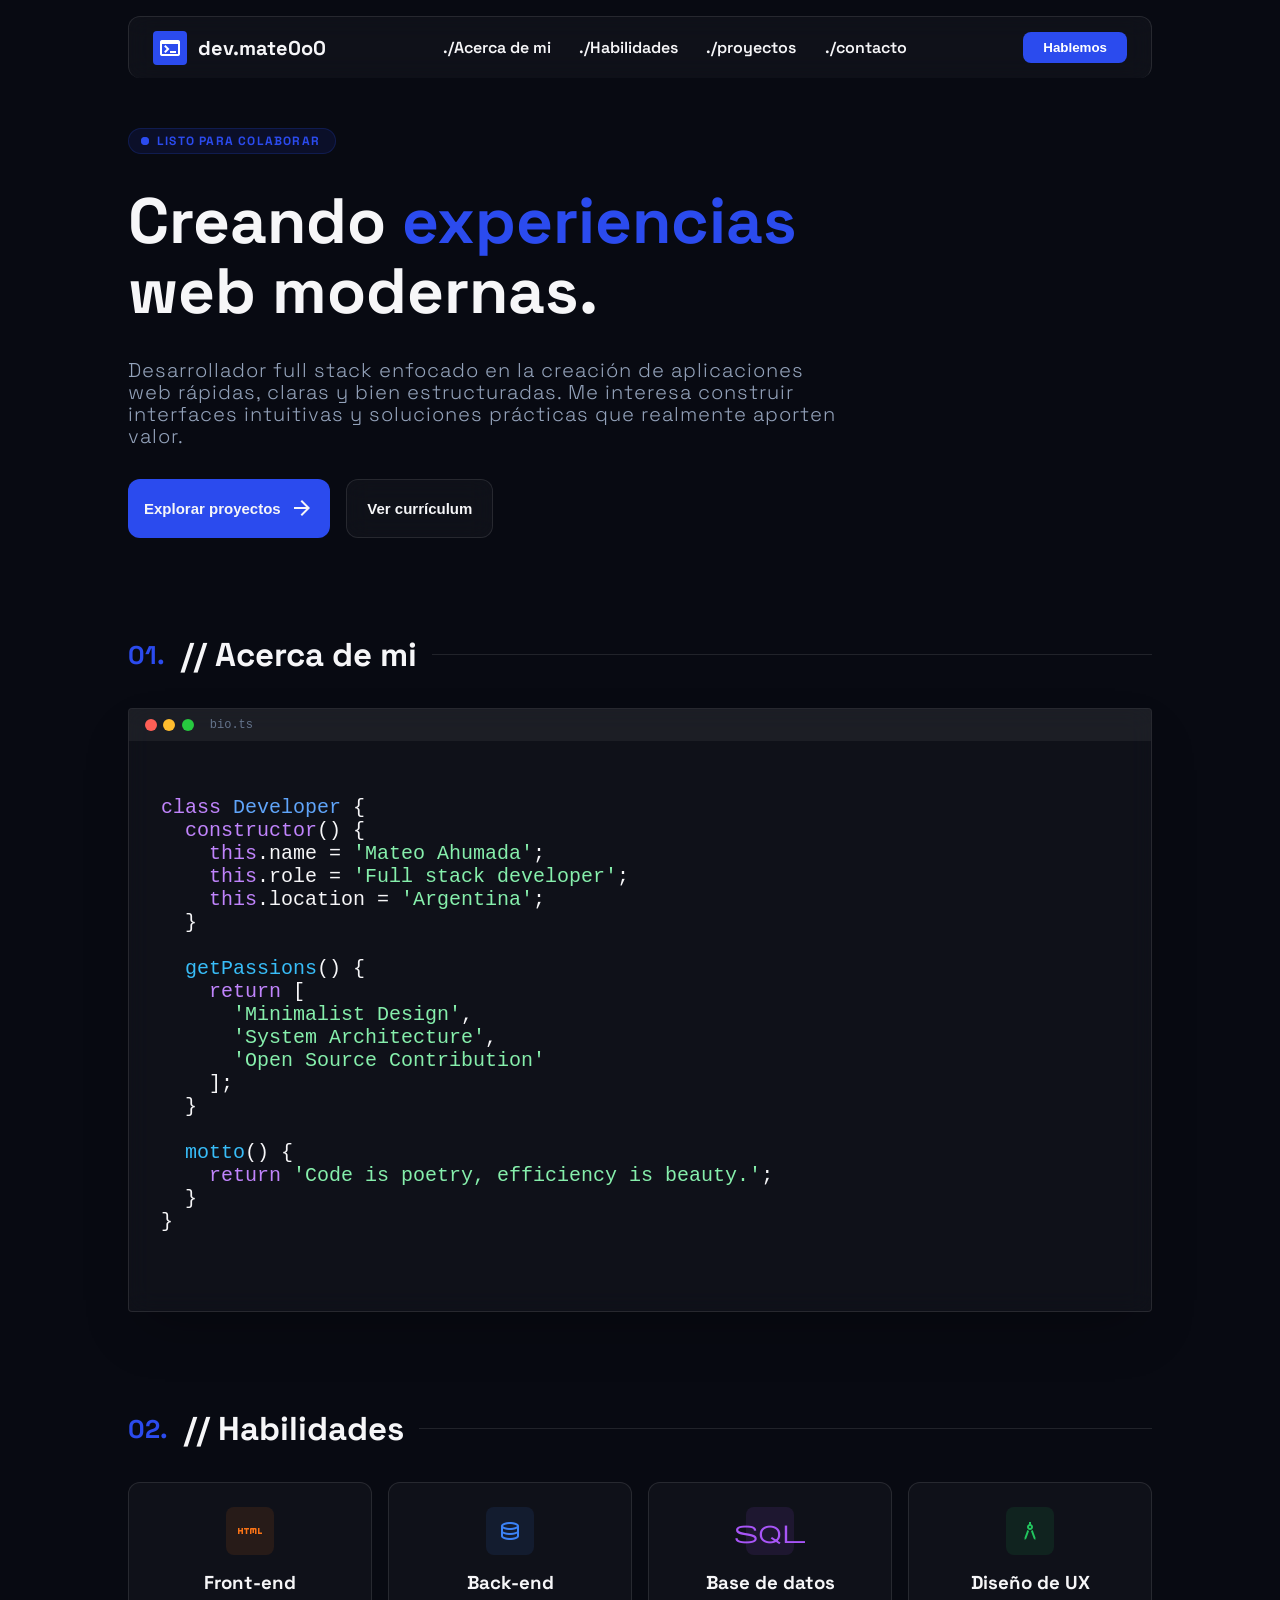
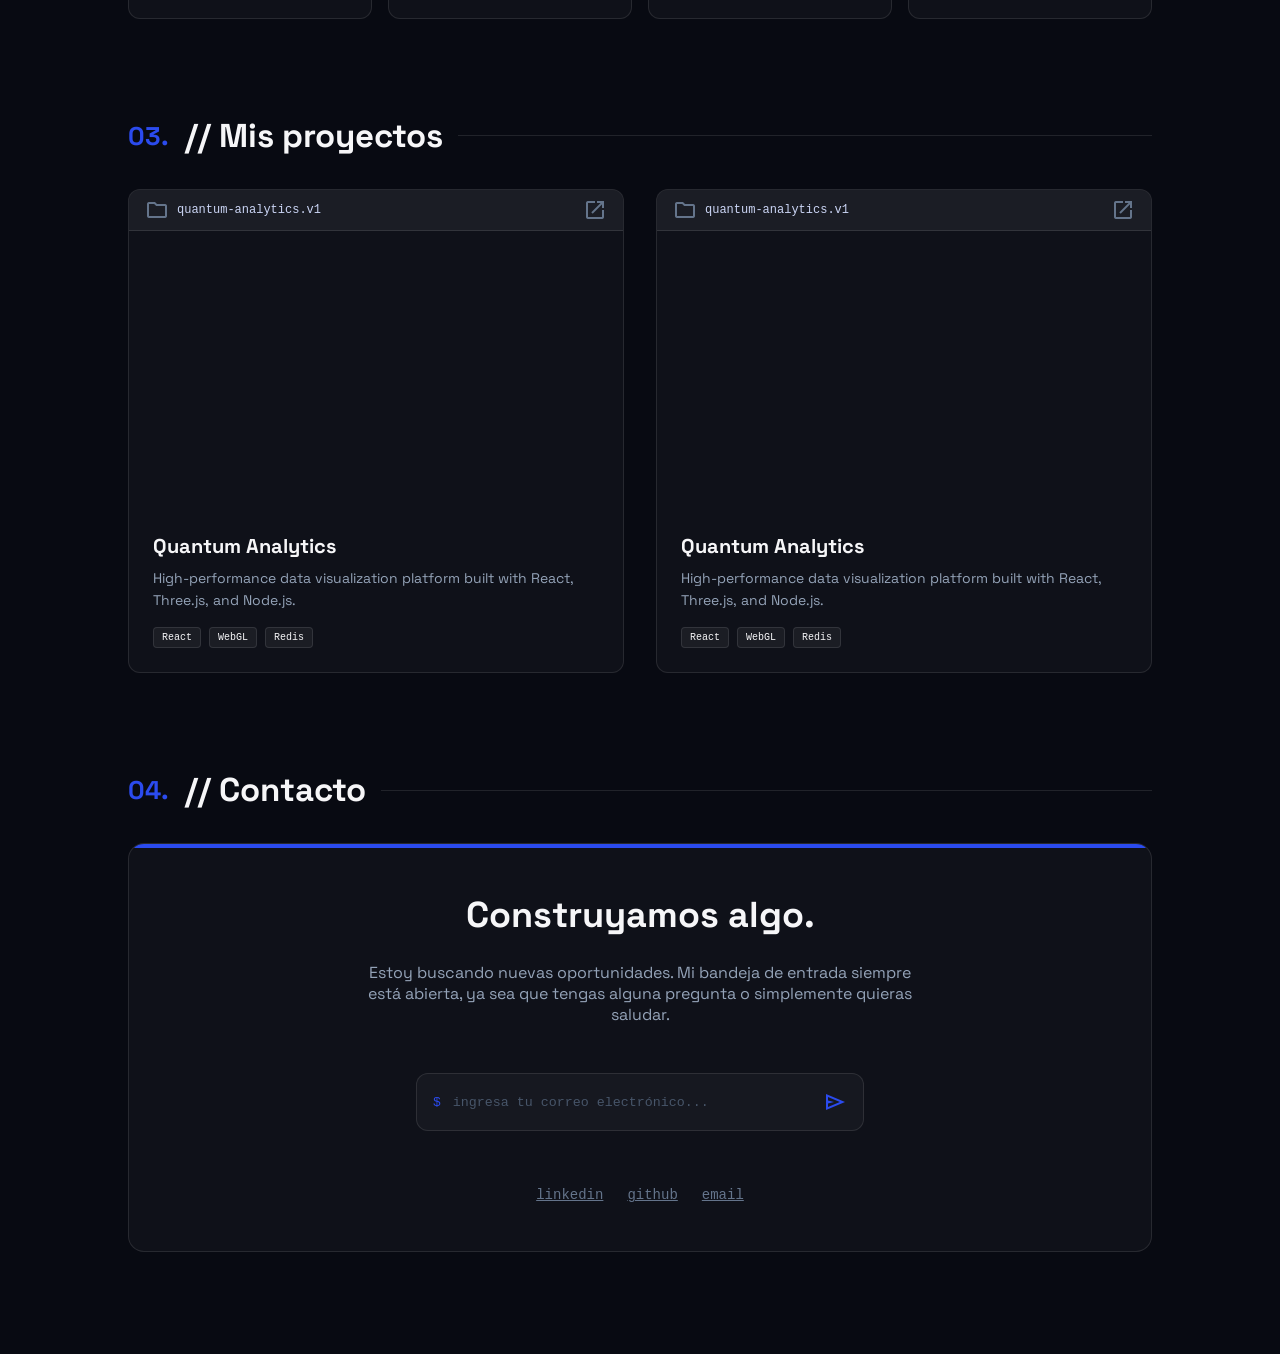
==== index.html @ 4b1e9688 "Add initial HTML structure for portfolio and project pages with styles - Created index.html for the " ====
<!doctype html>
<html>
  <head>
    <title>Hever Ahumada</title>
    <meta charset="UTF-8" />
    <meta name="description" content="Portafolio web Ahumada Hever Mateo" />
    <link rel="stylesheet" href="./styles.css" />
    <link
      href="https://fonts.googleapis.com/css2?family=Space+Grotesk:wght@300;400;500;600;700&amp;display=swap"
      rel="stylesheet"
    />
    <link
      href="https://fonts.googleapis.com/css2?family=Material+Symbols+Outlined:wght,FILL@100..700,0..1&amp;display=swap"
      rel="stylesheet"
    />
    <link
      href="https://fonts.googleapis.com/css2?family=Material+Symbols+Outlined:wght,FILL@100..700,0..1&amp;display=swap"
      rel="stylesheet"
    />
  </head>

  <body class="dark">
    <header class="container-header">
      <div class="header-brand">
        <span class="material-symbols-outlined icon">terminal</span>
        <span class="brand-name">dev.mate0o0</span>
      </div>

      <nav class="nav-container">
        <a href="#">./Acerca de mi</a>
        <a href="#">./Habilidades</a>
        <a href="#">./proyectos</a>
        <a href="#">./contacto</a>
      </nav>

      <button class="button-header">Hablemos</button>
    </header>

    <main class="main-container">
      <section class="section-hero">
        <div class="availability-badge">
          <span class="ping-wrapper">
            <span class="ping"></span>
            <span class="dot"></span>
          </span>
          Listo para colaborar
        </div>
        <h1 class="titulo">
          Creando <span class="exp-sub">experiencias</span> <br />
          web modernas.
        </h1>
        <p class="descripcion">
          Desarrollador full stack enfocado en la creación de aplicaciones web
          rápidas, claras y bien estructuradas. Me interesa construir interfaces
          intuitivas y soluciones prácticas que realmente aporten valor.
        </p>
        <div class="cont-Info">
          <button class="iconoBoton">
            Explorar proyectos
            <span class="material-symbols-outlined flecha">
              arrow_forward
            </span>
          </button>
          <button class="btoCv">Ver currículum</button>
        </div>
      </section>

      <section class="about" id="Acerca de mi">
        <div class="conteiner">
          <p class="num">01.</p>
          <h2 class="title">// Acerca de mi</h2>
          <div class="line"></div>
        </div>
        <div class="code-container">
          <div class="code-area">
            <div class="contain-colors">
              <div class="spot-red"></div>
              <div class="spot-yellow"></div>
              <div class="spot-green"></div>
            </div>
            <span class="bio">bio.ts</span>
          </div>
          <div class="code">
            <pre>
              <code>
<span class="palabra-clave">class</span> <span class="clase">Developer</span> {
  <span class="metodo-especial">constructor</span>() {
    <span class="palabra-clave">this</span>.name = <span class="cadena">'Mateo Ahumada'</span>;
    <span class="palabra-clave">this</span>.role = <span class="cadena">'Full stack developer'</span>;
    <span class="palabra-clave">this</span>.location = <span class="cadena">'Argentina'</span>;
  }

  <span class="funcion">getPassions</span>() {
    <span class="palabra-clave">return</span> [
      <span class="cadena">'Minimalist Design'</span>,
      <span class="cadena">'System Architecture'</span>,
      <span class="cadena">'Open Source Contribution'</span>
    ];
  }

  <span class="funcion">motto</span>() {
    <span class="palabra-clave">return</span> <span class="cadena">'Code is poetry, efficiency is beauty.'</span>;
  }
}
              </code>
            </pre>
          </div>
        </div>
      </section>

      <section class="skills" id="Skills">
        <div class="conteiner">
          <p class="num">02.</p>
          <h2 class="title">// Habilidades</h2>
          <div class="line"></div>
        </div>
        <div class="cards-skills">
          <div class="cont-card">
            <div class="icon-box jv">
              <span class="material-symbols-outlined">html</span>
            </div>
            <h3>Front-end</h3>
          </div>
          <div class="cont-card">
            <div class="icon-box db">
              <span class="material-symbols-outlined"> database </span>
            </div>
            <h3>Back-end</h3>
          </div>
          <div class="cont-card">
            <div class="icon-box sql">
              <span class="material-symbols-outlined"> sql </span>
            </div>
            <h3>Base de datos</h3>
          </div>
          <div class="cont-card">
            <div class="icon-box ux">
              <span class="material-symbols-outlined"> architecture </span>
            </div>
            <h3>Diseño de UX</h3>
          </div>
        </div>
      </section>

      <section class="projects" id="Proyectos">
        <div class="conteiner">
          <p class="num">03.</p>
          <h2 class="title">// Mis proyectos</h2>
          <div class="line"></div>
        </div>
        <div class="projects-grid">
          <div class="project-card">
            <div class="project-header">
              <div class="project-info">
                <span class="material-symbols-outlined project-icon"
                  >folder</span
                >
                <span class="project-file">quantum-analytics.v1</span>
              </div>

              <span class="material-symbols-outlined project-icon">
                open_in_new
              </span>
            </div>

            <div
              class="project-image"
              style="background-image: url(&quot;img/project1.jpg&quot;)"
            ></div>

            <div class="project-content">
              <h3 class="project-title">Quantum Analytics</h3>

              <p class="project-description">
                High-performance data visualization platform built with React,
                Three.js, and Node.js.
              </p>

              <div class="project-tech">
                <span class="tech-tag">React</span>
                <span class="tech-tag">WebGL</span>
                <span class="tech-tag">Redis</span>
              </div>
            </div>
          </div>

          <div class="project-card">
            <div class="project-header">
              <div class="project-info">
                <span class="material-symbols-outlined project-icon"
                  >folder</span
                >
                <span class="project-file">quantum-analytics.v1</span>
              </div>

              <span class="material-symbols-outlined project-icon">
                open_in_new
              </span>
            </div>

            <div
              class="project-image"
              style="background-image: url(&quot;img/project1.jpg&quot;)"
            ></div>

            <div class="project-content">
              <h3 class="project-title">Quantum Analytics</h3>

              <p class="project-description">
                High-performance data visualization platform built with React,
                Three.js, and Node.js.
              </p>

              <div class="project-tech">
                <span class="tech-tag">React</span>
                <span class="tech-tag">WebGL</span>
                <span class="tech-tag">Redis</span>
              </div>
            </div>
          </div>
        </div>
      </section>

      <section class="contact" id="contacto">
        <div class="conteiner">
          <p class="num">04.</p>
          <h2 class="title">// Contacto</h2>
          <div class="line"></div>
        </div>
        <div class="contact-main">
          <h3>Construyamos algo.</h3>

          <p>
            Estoy buscando nuevas oportunidades. Mi bandeja de entrada siempre
            está abierta, ya sea que tengas alguna pregunta o simplemente
            quieras saludar.
          </p>

          <div class="contact-input-wrapper">
            <div class="contact-input">
              <span class="contact-dollar">$</span>

              <input
                type="email"
                placeholder="ingresa tu correo electrónico..."
              />

              <button class="material-symbols-outlined">send</button>
            </div>
          </div>

          <div class="contact-links">
            <a href="">linkedin</a>
            <a href="">github</a>
            <a href="">email</a>
          </div>
        </div>
      </section>
    </main>

    <footer></footer>
  </body>
</html>
---- styles.css ----
:root {
  --color-primary: #2b4bee;
  --color-bg-light: #f6f6f8;
  --color-bg-dark: #080a12;

  --glass-bg: rgba(255, 255, 255, 0.03);
  --glass-border: rgba(255, 255, 255, 0.1);

  --radius-sm: 0.25rem;
  --radius-md: 0.5rem;
  --radius-lg: 0.75rem;

  --font-display: "Space Grotesk", sans-serif;
  --font-mono: "Fira Code", monospace;
}

* {
  margin: 0;
  padding: 0;
  box-sizing: border-box;
}

body {
  min-height: 100vh;
  display: flex;
  flex-direction: column;
  font-family: var(--font-display);
  background-color: var(--color-bg-dark);
  color: var(--color-bg-light);
}

/* ================= HEADER ================= */

.container-header {
  position: fixed;
  top: 0;
  left: 0;
  right: 0;
  z-index: 50;
  max-width: 64rem;
  margin: 1rem auto 0 auto;
  padding: 0.85rem 1.5rem;
  display: flex;
  align-items: center;
  justify-content: space-between;
  background: var(--glass-bg);
  backdrop-filter: blur(12px);
  border: 1px solid var(--glass-border);
  border-bottom: none;
  border-radius: var(--radius-lg);
}

.header-brand {
  display: flex;
  align-items: center;
  gap: 0.7rem;
}

.icon {
  background-color: var(--color-primary);
  color: white;
  padding: 5px;
  border-radius: var(--radius-sm);
}

.brand-name {
  font-size: 1.25rem;
  font-weight: 800;
}

/* ================= NAV ================= */

.nav-container {
  display: flex;
  gap: 1.78rem;
}

.nav-container a {
  text-decoration: none;
  font-weight: 600;
  color: var(--color-bg-light);
  transition: color 0.2s ease;
}

.nav-container a:hover {
  color: var(--color-primary);
}

.button-header {
  padding: 0.5rem 1.25rem;
  border-radius: var(--radius-md);
  background-color: var(--color-primary);
  color: white;
  font-weight: 800;
  border: none;
  cursor: pointer;
  transition: opacity 0.2s ease;
}

.button-header:hover {
  opacity: 0.9;
}

@media (max-width: 780px) {
  .nav-container {
    display: none;
  }
}

/* ================= MAIN ================= */

.main-container {
  flex: 1;
  display: flex;
  flex-direction: column;
  align-items: center;
  padding: 8rem 1rem 5rem 1rem;
  gap: 6rem;
}

.section-hero {
  width: 100%;
  max-width: 64rem;
  display: flex;
  flex-direction: column;
  gap: 2rem;
  align-items: start;
}

.availability-badge {
  display: inline-flex;
  align-items: center;
  gap: 0.5rem;
  width: 208px;
  padding: 0.25rem 0.75rem;
  border-radius: 9999px;
  background: rgba(43, 75, 238, 0.1);
  border: 1px solid rgba(43, 75, 238, 0.2);
  color: var(--color-primary);
  font-size: 0.75rem;
  font-weight: 700;
  text-transform: uppercase;
  letter-spacing: 0.1em;
}

.ping-wrapper {
  position: relative;
  display: flex;
  height: 0.5rem;
  width: 0.5rem;
}

.dot {
  position: relative;
  height: 0.5rem;
  width: 0.5rem;
  background: var(--color-primary);
  border-radius: 50%;
}

.ping {
  position: absolute;
  height: 100%;
  width: 100%;
  background: var(--color-primary);
  border-radius: 50%;
  opacity: 0.75;
  animation: ping 1.5s cubic-bezier(0, 0, 0.2, 1) infinite;
}

@keyframes ping {
  75%,
  100% {
    transform: scale(2);
    opacity: 0;
  }
}

.titulo {
  font-size: 4rem;
  font-weight: 800;
  line-height: 1.1;
  max-width: 48rem;
}

.exp-sub {
  color: var(--color-primary);
}

.descripcion {
  font-size: 20px;
  font-weight: 200;
  line-height: 1.1;
  color: #94a3bb;
  letter-spacing: 1px;
  width: 70%;
}

.cont-Info {
  display: flex;
  gap: 1rem;
}

.iconoBoton {
  display: flex;
  align-items: center;
  gap: 0.6rem;
  background: var(--color-primary);
  border-radius: var(--radius-lg);
  padding: 15px;
  color: var(--color-bg-light);
  font-weight: 600;
  font-size: 15px;
  border: 1px solid rgba(43, 75, 238, 0.2);
  cursor: pointer;
}

.flecha {
}

.btoCv {
  background: rgba(255, 255, 255, 0.03);
  backdrop-filter: blur(12px);
  border: 1px solid var(--glass-border);
  border-radius: var(--radius-lg);
  padding: 20px;
  color: var(--color-bg-light);
  font-weight: 600;
  font-size: 15px;
}

/* ================= ABOUT ================= */

.about {
  width: 100%;
  max-width: 64rem;
}

.conteiner {
  display: flex;
  gap: 0.98rem;
  align-items: center;
  margin-bottom: 32px;
}

.num {
  font-weight: bold;
  font-size: 1.6rem;
  color: var(--color-primary);
}

.title {
  font-weight: bold;
  font-size: 33px;
}

.line {
  background: #ffffff1a;
  height: 1px;
  flex-grow: 1;
}

.code-container {
  background: rgba(255, 255, 255, 0.03);
  backdrop-filter: blur(12px);
  border: 1px solid rgba(255, 255, 255, 0.1);
  border-radius: var(--radius-sm);
  overflow: hidden;
  box-shadow: 0 25px 50px -12px rgba(0, 0, 0, 0.25);
}

.code-area {
  background-color: rgb(255 255 255 / 0.05);
  padding: 0.5rem 1rem;
  display: flex;
  gap: 1rem;
  align-items: center;
}

.contain-colors {
  display: flex;
  gap: 0.4rem;
}

.spot-red {
  width: 0.75rem; /* 12px */
  height: 0.75rem;
  background: #ff5f56;
  border-radius: 50%;
}

.spot-yellow {
  width: 0.75rem; /* 12px */
  height: 0.75rem;
  background: #ffbd2e;
  border-radius: 50%;
}

.spot-green {
  width: 0.75rem; /* 12px */
  height: 0.75rem;
  background: #27c93f;
  border-radius: 50%;
}

.bio {
  font-size: 0.75rem;
  line-height: 1rem;
  font-family: var(--font-mono);
  color: #64748b;
}

.code {
  padding: 2rem;
  font-size: 20px;
}

.palabra-clave {
  color: #c084fc;
}

.clase {
  color: #60a5fa;
}

.funcion {
  color: #38bdf8;
}

.metodo-especial {
  color: #c084fc;
}

.cadena {
  color: #86efac;
}

.skills {
  width: 100%;
  max-width: 64rem;
}

/* ///// SKILLS \\\\\\ */

.cards-skills {
  display: grid;
  grid-template-columns: repeat(2, 1fr);
  gap: 1rem;
}

.cont-card {
  display: flex;
  flex-direction: column;
  align-items: center;
  gap: 1rem;
  padding: 1.5rem;
  border-radius: var(--radius-lg);
  background: var(--glass-bg);
  border: 1px solid var(--glass-border);
  transition: border-color 0.3s;
}

@media (min-width: 768px) {
  .cards-skills {
    grid-template-columns: repeat(4, 1fr);
  }
}

.cont-card:hover {
  border-color: var(--color-primary);
}

.icon-box {
  width: 3rem;
  height: 3rem;
  display: flex;
  align-items: center;
  justify-content: center;
  border-radius: 0.5rem;
  transition: transform 0.3s;
}

.cont-card:hover .icon-box {
  transform: scale(1.1);
}

.jv {
  color: #f97316;
  background-color: rgba(249, 115, 22, 0.1);
}

.db {
  color: #3b82f6;
  background-color: rgba(59, 130, 246, 0.1);
}

.sql {
  color: #a855f7;
  background-color: rgba(168, 85, 247, 0.1);
}

.ux {
  color: #22c55e;
  background-color: rgba(34, 197, 94, 0.1);
}

/* ///// PROYECTS \\\\\\ */

.projects {
  width: 100%;
  max-width: 64rem;
}

.projects-grid {
  display: grid;
  grid-template-columns: 1fr;
  gap: 2rem;
}

@media (min-width: 768px) {
  .projects-grid {
    grid-template-columns: repeat(2, 1fr);
  }
}

.project-card {
  border-radius: 0.75rem;
  overflow: hidden;
  background: var(--glass-bg);
  border: 1px solid var(--glass-border);
}

.project-header {
  display: flex;
  align-items: center;
  justify-content: space-between;

  padding: 0.5rem 1rem;

  background: rgba(255, 255, 255, 0.05);
  border-bottom: 1px solid var(--glass-border);
}

.project-info {
  display: flex;
  align-items: center;
  gap: 0.5rem;
}

.project-file {
  font-size: 0.75rem;
  font-family: monospace;
  color: #cbd5f5;
}

.project-icon {
  font-size: 0.875rem;
  color: #64748b;
}

.project-image {
  width: 100%;
  aspect-ratio: 16 / 9;

  background-size: cover;
  background-position: center;
}

.project-content {
  padding: 1.5rem;
}

.project-title {
  font-size: 1.25rem;
  font-weight: 700;
  margin-bottom: 0.5rem;
}

.project-description {
  color: #94a3b8;
  font-size: 0.875rem;
  margin-bottom: 1rem;
  line-height: 1.6;
}

.project-tech {
  display: flex;
  gap: 0.5rem;
}

.tech-tag {
  font-size: 10px;
  padding: 0.25rem 0.5rem;

  border-radius: 0.25rem;

  background: rgba(255, 255, 255, 0.05);
  border: 1px solid var(--glass-border);

  font-family: monospace;
}

/* ///// CONTACT \\\\\\ */

.contact {
  width: 100%;
  max-width: 64rem;
}

.contact-main {
  display: flex;
  flex-direction: column;
  align-items: center;
  text-align: center;
  gap: 1.5rem;
  padding: 3rem;
  border-radius: 1rem;
  overflow: hidden;
  position: relative;
  background: var(--glass-bg);
  border: 1px solid var(--glass-border);
}

.contact-main::before {
  content: "";
  position: absolute;

  top: 0;
  left: 0;

  width: 100%;
  height: 4px;

  background: var(--color-primary);
}

.contact-main h3 {
  font-size: 2.25rem;
  font-weight: 900;
}

.contact-main p {
  color: #94a3b8;
  max-width: 36rem;
}

.contact-input-wrapper {
  width: 100%;
  max-width: 28rem;
  margin-top: 1.5rem;
}

.contact-input {
  display: flex;
  align-items: center;
  gap: 0.75rem;

  padding: 1rem;

  border-radius: 0.75rem;

  background: var(--glass-bg);
  border: 1px solid var(--glass-border);

  transition: border 0.3s;
}

.contact-input:focus-within {
  border-color: var(--color-primary);
}

.contact-dollar {
  font-family: monospace;
  color: var(--color-primary);
}

.contact-input input {
  flex: 1;

  background: transparent;
  border: none;
  outline: none;

  font-family: monospace;
  color: #f1f5f9;
}

.contact-input input::placeholder {
  color: #475569;
}

.contact-input button {
  background: none;
  border: none;

  color: var(--color-primary);
  cursor: pointer;

  transition: transform 0.2s;
}

.contact-input button:hover {
  transform: translateX(4px);
}

.contact-links {
  display: flex;
  gap: 1.5rem;
  margin-top: 2rem;
}

.contact-links a {
  color: #64748b;
  font-family: monospace;
  font-size: 0.875rem;

  transition: color 0.3s;
}

.contact-links a:hover {
  color: var(--color-primary);
}
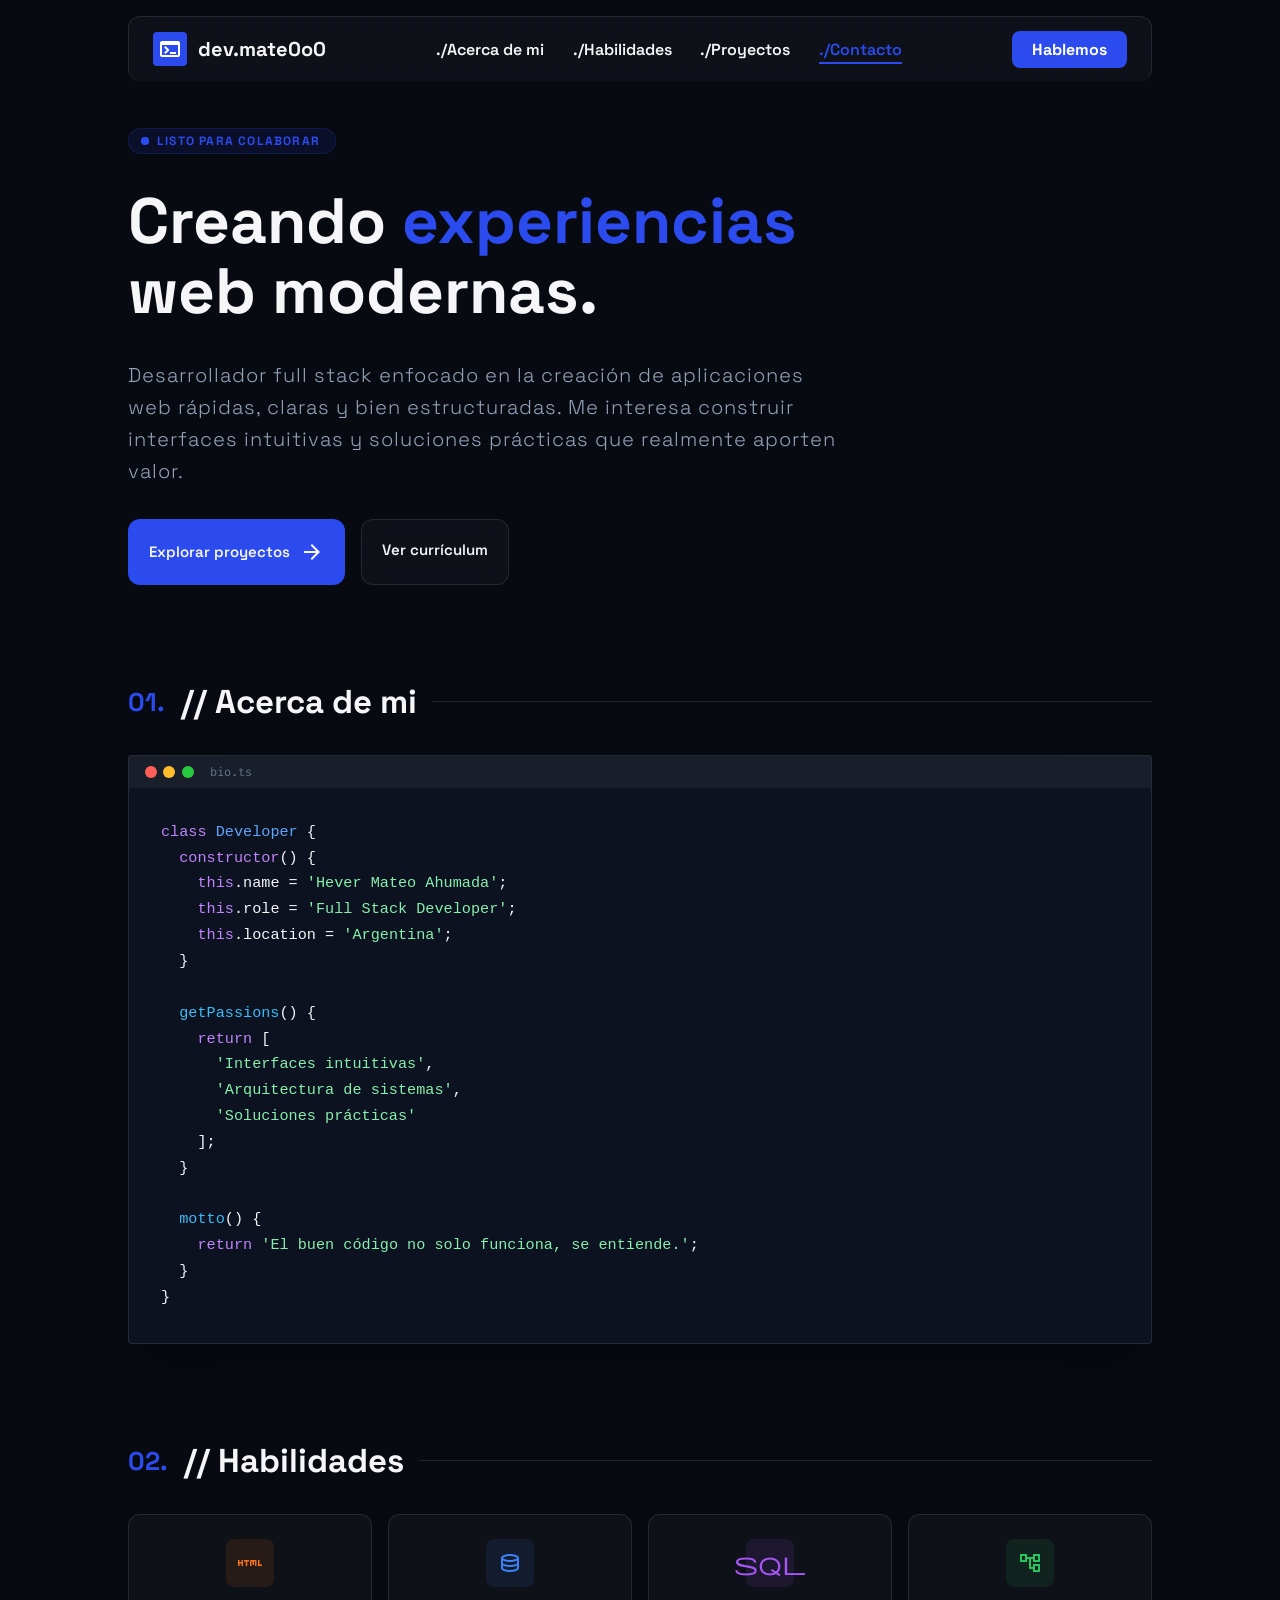
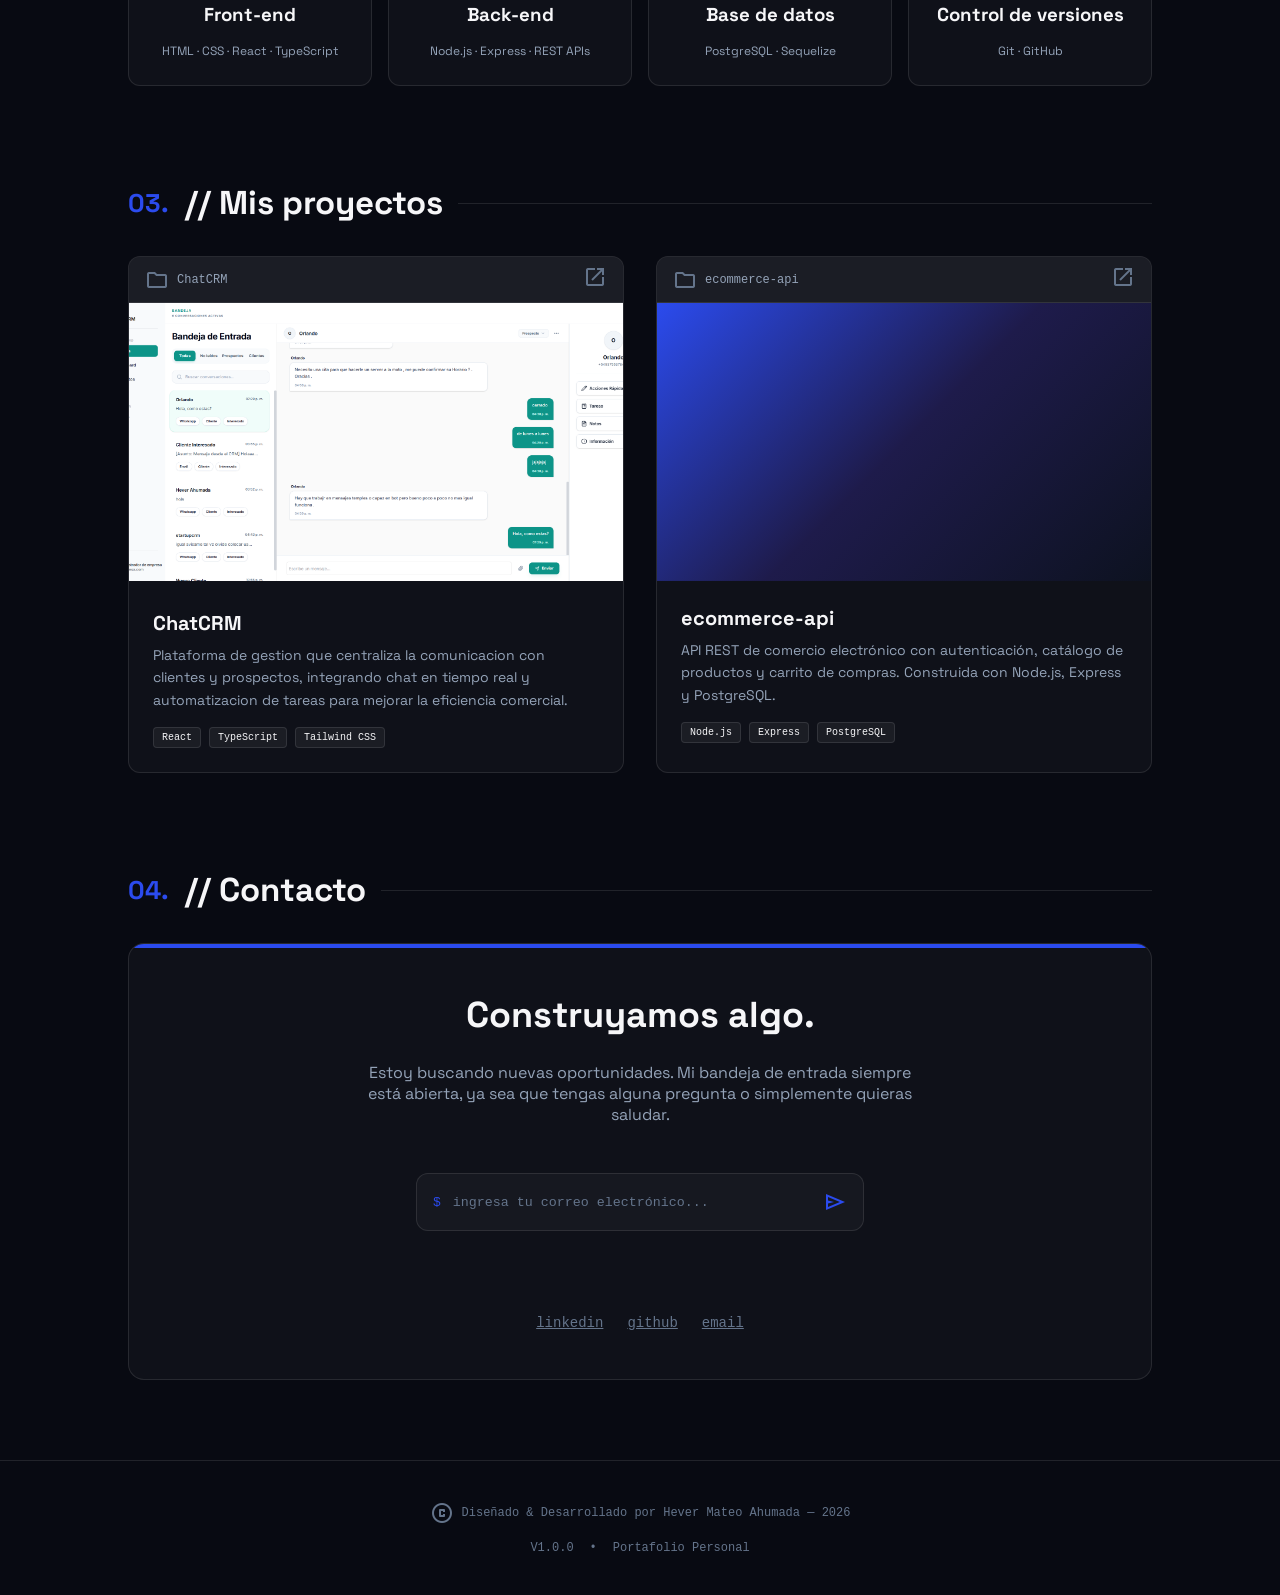
==== commit 579f45fe: "Add interactivity, SEO and accessibility improvements to portfolio" ====
--- a/index.html
+++ b/index.html
@@ -1,16 +1,36 @@
 <!doctype html>
-<html>
+<html lang="es">
   <head>
-    <title>Hever Ahumada</title>
     <meta charset="UTF-8" />
-    <meta name="description" content="Portafolio web Ahumada Hever Mateo" />
+    <meta name="viewport" content="width=device-width, initial-scale=1.0" />
+    <meta name="description" content="Portafolio de Hever Mateo Ahumada, desarrollador full stack enfocado en aplicaciones web modernas, rápidas y bien estructuradas." />
+    <meta name="author" content="Hever Mateo Ahumada" />
+    <meta name="theme-color" content="#080a12" />
+
+    <!-- Open Graph -->
+    <meta property="og:type" content="website" />
+    <meta property="og:title" content="Hever Ahumada — Full Stack Developer" />
+    <meta property="og:description" content="Portafolio de Hever Mateo Ahumada, desarrollador full stack. Experiencias web modernas." />
+    <meta property="og:url" content="https://ahevermateo.github.io/portafolio-web/" />
+    <meta property="og:image" content="./img/ChatCRM.png" />
+
+    <!-- Twitter Card -->
+    <meta name="twitter:card" content="summary_large_image" />
+    <meta name="twitter:title" content="Hever Ahumada — Full Stack Developer" />
+    <meta name="twitter:description" content="Portafolio de Hever Mateo Ahumada, desarrollador full stack. Experiencias web modernas." />
+
+    <title>Hever Ahumada — Full Stack Developer</title>
+
+    <link rel="icon" type="image/svg+xml" href="./favicon.svg" />
     <link rel="stylesheet" href="./styles.css" />
+    <link rel="preconnect" href="https://fonts.googleapis.com" />
+    <link rel="preconnect" href="https://fonts.gstatic.com" crossorigin />
     <link
       href="https://fonts.googleapis.com/css2?family=Space+Grotesk:wght@300;400;500;600;700&amp;display=swap"
       rel="stylesheet"
     />
     <link
-      href="https://fonts.googleapis.com/css2?family=Material+Symbols+Outlined:wght,FILL@100..700,0..1&amp;display=swap"
+      href="https://fonts.googleapis.com/css2?family=Fira+Code:wght@400;500&amp;display=swap"
       rel="stylesheet"
     />
     <link
@@ -19,53 +39,71 @@
     />
   </head>
 
-  <body class="dark">
-    <header class="container-header">
+  <body>
+    <header class="container-header" id="site-header">
       <div class="header-brand">
         <span class="material-symbols-outlined icon">terminal</span>
         <span class="brand-name">dev.mate0o0</span>
       </div>
 
-      <nav class="nav-container">
-        <a href="#">./Acerca de mi</a>
-        <a href="#">./Habilidades</a>
-        <a href="#">./proyectos</a>
-        <a href="#">./contacto</a>
+      <nav class="nav-container" id="nav-menu" aria-label="Navegación principal">
+        <a href="#acerca-de-mi">./Acerca de mi</a>
+        <a href="#habilidades">./Habilidades</a>
+        <a href="#proyectos">./Proyectos</a>
+        <a href="#contacto">./Contacto</a>
       </nav>
 
-      <button class="button-header">Hablemos</button>
+      <div class="header-actions">
+        <a href="#contacto" class="button-header">Hablemos</a>
+
+        <button
+          id="menu-toggle"
+          class="menu-toggle"
+          type="button"
+          aria-label="Abrir menú de navegación"
+          aria-controls="nav-menu"
+          aria-expanded="false"
+        >
+          <span class="material-symbols-outlined menu-open" aria-hidden="true">menu</span>
+          <span class="material-symbols-outlined menu-close" aria-hidden="true">close</span>
+        </button>
+      </div>
     </header>
 
     <main class="main-container">
       <section class="section-hero">
-        <div class="availability-badge">
+        <div class="availability-badge reveal">
           <span class="ping-wrapper">
             <span class="ping"></span>
             <span class="dot"></span>
           </span>
           Listo para colaborar
         </div>
-        <h1 class="titulo">
+        <h1 class="titulo reveal" style="--d: 0.1s">
           Creando <span class="exp-sub">experiencias</span> <br />
           web modernas.
         </h1>
-        <p class="descripcion">
+        <p class="descripcion reveal" style="--d: 0.2s">
           Desarrollador full stack enfocado en la creación de aplicaciones web
           rápidas, claras y bien estructuradas. Me interesa construir interfaces
           intuitivas y soluciones prácticas que realmente aporten valor.
         </p>
-        <div class="cont-Info">
-          <button class="iconoBoton">
+        <div class="cont-Info reveal" style="--d: 0.3s">
+          <a href="#proyectos" class="btn-primary">
             Explorar proyectos
-            <span class="material-symbols-outlined flecha">
-              arrow_forward
-            </span>
-          </button>
-          <button class="btoCv">Ver currículum</button>
-        </div>
-      </section>
-
-      <section class="about" id="Acerca de mi">
+            <span class="material-symbols-outlined flecha">arrow_forward</span>
+          </a>
+          <a
+            href="cv/Hever_Mateo_Ahumada..pdf"
+            target="_blank"
+            rel="noopener"
+            class="btn-secondary"
+            >Ver currículum</a
+          >
+        </div>
+      </section>
+
+      <section class="about reveal" id="acerca-de-mi">
         <div class="conteiner">
           <p class="num">01.</p>
           <h2 class="title">// Acerca de mi</h2>
@@ -81,147 +119,168 @@
             <span class="bio">bio.ts</span>
           </div>
           <div class="code">
-            <pre>
-              <code>
-<span class="palabra-clave">class</span> <span class="clase">Developer</span> {
+            <pre><code><span class="palabra-clave">class</span> <span class="clase">Developer</span> {
   <span class="metodo-especial">constructor</span>() {
-    <span class="palabra-clave">this</span>.name = <span class="cadena">'Mateo Ahumada'</span>;
-    <span class="palabra-clave">this</span>.role = <span class="cadena">'Full stack developer'</span>;
+    <span class="palabra-clave">this</span>.name = <span class="cadena">'Hever Mateo Ahumada'</span>;
+    <span class="palabra-clave">this</span>.role = <span class="cadena">'Full Stack Developer'</span>;
     <span class="palabra-clave">this</span>.location = <span class="cadena">'Argentina'</span>;
   }
 
   <span class="funcion">getPassions</span>() {
     <span class="palabra-clave">return</span> [
-      <span class="cadena">'Minimalist Design'</span>,
-      <span class="cadena">'System Architecture'</span>,
-      <span class="cadena">'Open Source Contribution'</span>
+      <span class="cadena">'Interfaces intuitivas'</span>,
+      <span class="cadena">'Arquitectura de sistemas'</span>,
+      <span class="cadena">'Soluciones prácticas'</span>
     ];
   }
 
   <span class="funcion">motto</span>() {
-    <span class="palabra-clave">return</span> <span class="cadena">'Code is poetry, efficiency is beauty.'</span>;
+    <span class="palabra-clave">return</span> <span class="cadena">'El buen código no solo funciona, se entiende.'</span>;
   }
-}
-              </code>
-            </pre>
-          </div>
-        </div>
-      </section>
-
-      <section class="skills" id="Skills">
+}</code></pre>
+          </div>
+        </div>
+      </section>
+
+      <section class="skills reveal" id="habilidades">
         <div class="conteiner">
           <p class="num">02.</p>
           <h2 class="title">// Habilidades</h2>
           <div class="line"></div>
         </div>
         <div class="cards-skills">
-          <div class="cont-card">
+          <div class="cont-card reveal" style="--d: 0.05s">
             <div class="icon-box jv">
               <span class="material-symbols-outlined">html</span>
             </div>
             <h3>Front-end</h3>
-          </div>
-          <div class="cont-card">
+            <p class="card-techs">HTML · CSS · React · TypeScript</p>
+          </div>
+
+          <div class="cont-card reveal" style="--d: 0.1s">
             <div class="icon-box db">
-              <span class="material-symbols-outlined"> database </span>
+              <span class="material-symbols-outlined">database</span>
             </div>
             <h3>Back-end</h3>
-          </div>
-          <div class="cont-card">
+            <p class="card-techs">Node.js · Express · REST APIs</p>
+          </div>
+
+          <div class="cont-card reveal" style="--d: 0.15s">
             <div class="icon-box sql">
-              <span class="material-symbols-outlined"> sql </span>
+              <span class="material-symbols-outlined">sql</span>
             </div>
             <h3>Base de datos</h3>
-          </div>
-          <div class="cont-card">
-            <div class="icon-box ux">
-              <span class="material-symbols-outlined"> architecture </span>
-            </div>
-            <h3>Diseño de UX</h3>
-          </div>
-        </div>
-      </section>
-
-      <section class="projects" id="Proyectos">
+            <p class="card-techs">PostgreSQL · Sequelize</p>
+          </div>
+
+          <div class="cont-card reveal" style="--d: 0.2s">
+            <div class="icon-box git">
+              <span class="material-symbols-outlined">account_tree</span>
+            </div>
+            <h3>Control de versiones</h3>
+            <p class="card-techs">Git · GitHub</p>
+          </div>
+        </div>
+      </section>
+
+      <section class="projects reveal" id="proyectos">
         <div class="conteiner">
           <p class="num">03.</p>
           <h2 class="title">// Mis proyectos</h2>
           <div class="line"></div>
         </div>
         <div class="projects-grid">
-          <div class="project-card">
+          <article class="project-card reveal">
             <div class="project-header">
               <div class="project-info">
                 <span class="material-symbols-outlined project-icon"
                   >folder</span
                 >
-                <span class="project-file">quantum-analytics.v1</span>
+                <span class="project-file">ChatCRM</span>
               </div>
 
-              <span class="material-symbols-outlined project-icon">
-                open_in_new
-              </span>
-            </div>
-
-            <div
+              <a
+                href="https://github.com/AheverMateo"
+                target="_blank"
+                rel="noopener"
+                aria-label="Abrir ChatCRM en GitHub"
+              >
+                <span class="material-symbols-outlined project-icon">
+                  open_in_new
+                </span>
+              </a>
+            </div>
+
+            <img
               class="project-image"
-              style="background-image: url(&quot;img/project1.jpg&quot;)"
-            ></div>
+              src="img/ChatCRM.png"
+              alt="Captura de pantalla de ChatCRM, plataforma de gestión de comunicación con clientes"
+            />
 
             <div class="project-content">
-              <h3 class="project-title">Quantum Analytics</h3>
+              <h3 class="project-title">ChatCRM</h3>
 
               <p class="project-description">
-                High-performance data visualization platform built with React,
-                Three.js, and Node.js.
+                Plataforma de gestion que centraliza la comunicacion con
+                clientes y prospectos, integrando chat en tiempo real y
+                automatizacion de tareas para mejorar la eficiencia comercial.
               </p>
 
               <div class="project-tech">
                 <span class="tech-tag">React</span>
-                <span class="tech-tag">WebGL</span>
-                <span class="tech-tag">Redis</span>
+                <span class="tech-tag">TypeScript</span>
+                <span class="tech-tag">Tailwind CSS</span>
               </div>
             </div>
-          </div>
-
-          <div class="project-card">
+          </article>
+
+          <article class="project-card reveal" style="--d: 0.1s">
             <div class="project-header">
               <div class="project-info">
                 <span class="material-symbols-outlined project-icon"
                   >folder</span
                 >
-                <span class="project-file">quantum-analytics.v1</span>
+                <span class="project-file">ecommerce-api</span>
               </div>
 
-              <span class="material-symbols-outlined project-icon">
-                open_in_new
-              </span>
+              <a
+                href="https://github.com/AheverMateo"
+                target="_blank"
+                rel="noopener"
+                aria-label="Abrir ecommerce-api en GitHub"
+              >
+                <span class="material-symbols-outlined project-icon">
+                  open_in_new
+                </span>
+              </a>
             </div>
 
             <div
-              class="project-image"
-              style="background-image: url(&quot;img/project1.jpg&quot;)"
+              class="project-image project-image-gradient"
+              role="img"
+              aria-label="Vista previa del proyecto ecommerce-api"
             ></div>
 
             <div class="project-content">
-              <h3 class="project-title">Quantum Analytics</h3>
+              <h3 class="project-title">ecommerce-api</h3>
 
               <p class="project-description">
-                High-performance data visualization platform built with React,
-                Three.js, and Node.js.
+                API REST de comercio electrónico con autenticación, catálogo de
+                productos y carrito de compras. Construida con Node.js, Express
+                y PostgreSQL.
               </p>
 
               <div class="project-tech">
-                <span class="tech-tag">React</span>
-                <span class="tech-tag">WebGL</span>
-                <span class="tech-tag">Redis</span>
+                <span class="tech-tag">Node.js</span>
+                <span class="tech-tag">Express</span>
+                <span class="tech-tag">PostgreSQL</span>
               </div>
             </div>
-          </div>
-        </div>
-      </section>
-
-      <section class="contact" id="contacto">
+          </article>
+        </div>
+      </section>
+
+      <section class="contact reveal" id="contacto">
         <div class="conteiner">
           <p class="num">04.</p>
           <h2 class="title">// Contacto</h2>
@@ -236,28 +295,72 @@
             quieras saludar.
           </p>
 
-          <div class="contact-input-wrapper">
+          <form
+            class="contact-input-wrapper"
+            id="contact-form"
+            novalidate
+          >
             <div class="contact-input">
-              <span class="contact-dollar">$</span>
-
+              <span class="contact-dollar" aria-hidden="true">$</span>
+
+              <label class="visually-hidden" for="contact-email"
+                >Correo electrónico</label
+              >
               <input
                 type="email"
+                id="contact-email"
+                name="email"
                 placeholder="ingresa tu correo electrónico..."
+                autocomplete="email"
               />
 
-              <button class="material-symbols-outlined">send</button>
-            </div>
-          </div>
+              <button
+                type="submit"
+                class="material-symbols-outlined"
+                aria-label="Enviar mensaje"
+              >
+                send
+              </button>
+            </div>
+            <p class="form-status" id="form-status" role="status" aria-live="polite"></p>
+          </form>
 
           <div class="contact-links">
-            <a href="">linkedin</a>
-            <a href="">github</a>
-            <a href="">email</a>
+            <a href="https://www.linkedin.com/in/hever-ahumada/" target="_blank" rel="noopener"
+              >linkedin</a
+            >
+            <a href="https://github.com/AheverMateo" target="_blank" rel="noopener"
+              >github</a
+            >
+            <a href="mailto:brandonahumada804@gmail.com">email</a>
           </div>
         </div>
       </section>
     </main>
 
-    <footer></footer>
+    <button
+      class="back-to-top"
+      id="back-to-top"
+      type="button"
+      aria-label="Volver arriba"
+    >
+      <span class="material-symbols-outlined" aria-hidden="true">arrow_upward</span>
+    </button>
+
+    <footer class="footer">
+      <div class="footer-copy">
+        <span class="material-symbols-outlined footer-icon">copyright</span>
+        <p class="footer-text">
+          Diseñado &amp; Desarrollado por Hever Mateo Ahumada — <span id="year">2026</span>
+        </p>
+      </div>
+      <div class="footer-meta">
+        <span>V1.0.0</span>
+        <span>•</span>
+        <span>Portafolio Personal</span>
+      </div>
+    </footer>
+
+    <script src="./script.js" defer></script>
   </body>
-</html>
+</html>
--- a/styles.css
+++ b/styles.css
@@ -1,17 +1,23 @@
 :root {
   --color-primary: #2b4bee;
-  --color-bg-light: #f6f6f8;
-  --color-bg-dark: #080a12;
-
-  --glass-bg: rgba(255, 255, 255, 0.03);
-  --glass-border: rgba(255, 255, 255, 0.1);
-
   --radius-sm: 0.25rem;
   --radius-md: 0.5rem;
   --radius-lg: 0.75rem;
 
   --font-display: "Space Grotesk", sans-serif;
   --font-mono: "Fira Code", monospace;
+
+  /* Tema oscuro */
+  --bg: #080a12;
+  --text: #f6f6f8;
+  --text-muted: #94a3b8;
+  --text-faint: #64748b;
+  --glass-bg: rgba(255, 255, 255, 0.03);
+  --glass-bg-strong: rgba(255, 255, 255, 0.05);
+  --glass-border: rgba(255, 255, 255, 0.1);
+  --line: rgba(255, 255, 255, 0.1);
+  --header-bg: rgba(8, 10, 18, 0.65);
+  --shadow: 0 25px 50px -12px rgba(0, 0, 0, 0.35);
 }
 
 * {
@@ -20,13 +26,35 @@
   box-sizing: border-box;
 }
 
+html {
+  scroll-behavior: smooth;
+  scroll-padding-top: 6rem;
+}
+
 body {
   min-height: 100vh;
   display: flex;
   flex-direction: column;
   font-family: var(--font-display);
-  background-color: var(--color-bg-dark);
-  color: var(--color-bg-light);
+  background-color: var(--bg);
+  color: var(--text);
+}
+
+:focus-visible {
+  outline: 2px solid var(--color-primary);
+  outline-offset: 2px;
+}
+
+.visually-hidden {
+  position: absolute;
+  width: 1px;
+  height: 1px;
+  margin: -1px;
+  padding: 0;
+  overflow: hidden;
+  clip: rect(0 0 0 0);
+  white-space: nowrap;
+  border: 0;
 }
 
 /* ================= HEADER ================= */
@@ -43,11 +71,18 @@
   display: flex;
   align-items: center;
   justify-content: space-between;
+  gap: 1rem;
   background: var(--glass-bg);
   backdrop-filter: blur(12px);
   border: 1px solid var(--glass-border);
   border-bottom: none;
   border-radius: var(--radius-lg);
+  transition: background-color 0.3s ease, box-shadow 0.3s ease;
+}
+
+.container-header.scrolled {
+  background: var(--header-bg);
+  box-shadow: var(--shadow);
 }
 
 .header-brand {
@@ -76,17 +111,47 @@
 }
 
 .nav-container a {
+  position: relative;
   text-decoration: none;
   font-weight: 600;
-  color: var(--color-bg-light);
+  color: var(--text);
   transition: color 0.2s ease;
 }
 
-.nav-container a:hover {
+.nav-container a::after {
+  content: "";
+  position: absolute;
+  left: 0;
+  bottom: -4px;
+  height: 2px;
+  width: 100%;
+  background: var(--color-primary);
+  transform: scaleX(0);
+  transform-origin: left;
+  transition: transform 0.25s ease;
+}
+
+.nav-container a:hover,
+.nav-container a.active {
   color: var(--color-primary);
 }
 
+.nav-container a:hover::after,
+.nav-container a.active::after {
+  transform: scaleX(1);
+}
+
+/* ================= HEADER ACTIONS ================= */
+
+.header-actions {
+  display: flex;
+  align-items: center;
+  gap: 0.75rem;
+}
+
 .button-header {
+  text-decoration: none;
+  display: inline-block;
   padding: 0.5rem 1.25rem;
   border-radius: var(--radius-md);
   background-color: var(--color-primary);
@@ -101,8 +166,70 @@
   opacity: 0.9;
 }
 
+.menu-toggle {
+  display: none;
+  align-items: center;
+  justify-content: center;
+  width: 2.5rem;
+  height: 2.5rem;
+  border-radius: var(--radius-md);
+  background: var(--glass-bg);
+  border: 1px solid var(--glass-border);
+  color: var(--text);
+  cursor: pointer;
+}
+
+.menu-toggle .menu-close {
+  display: none;
+}
+
+.menu-toggle[aria-expanded="true"] .menu-open {
+  display: none;
+}
+
+.menu-toggle[aria-expanded="true"] .menu-close {
+  display: block;
+}
+
 @media (max-width: 780px) {
   .nav-container {
+    position: absolute;
+    top: calc(100% + 0.5rem);
+    left: 0;
+    right: 0;
+    flex-direction: column;
+    gap: 0;
+    padding: 0.5rem;
+    background: var(--header-bg);
+    backdrop-filter: blur(12px);
+    border: 1px solid var(--glass-border);
+    border-radius: var(--radius-lg);
+    opacity: 0;
+    visibility: hidden;
+    transform: translateY(-8px);
+    transition: opacity 0.25s ease, transform 0.25s ease, visibility 0.25s ease;
+  }
+
+  .nav-container.open {
+    opacity: 1;
+    visibility: visible;
+    transform: translateY(0);
+  }
+
+  .nav-container a {
+    padding: 0.75rem 1rem;
+    border-radius: var(--radius-md);
+  }
+
+  .nav-container a::after {
+    display: none;
+  }
+
+  .menu-toggle {
+    display: inline-flex;
+  }
+
+  .button-header {
     display: none;
   }
 }
@@ -183,6 +310,12 @@
   max-width: 48rem;
 }
 
+@media (max-width: 780px) {
+  .titulo {
+    font-size: 2.6rem;
+  }
+}
+
 .exp-sub {
   color: var(--color-primary);
 }
@@ -190,43 +323,71 @@
 .descripcion {
   font-size: 20px;
   font-weight: 200;
-  line-height: 1.1;
-  color: #94a3bb;
+  line-height: 1.6;
+  color: var(--text-muted);
   letter-spacing: 1px;
   width: 70%;
 }
 
+@media (max-width: 780px) {
+  .descripcion {
+    width: 100%;
+  }
+}
+
 .cont-Info {
   display: flex;
   gap: 1rem;
-}
-
-.iconoBoton {
+  flex-wrap: wrap;
+}
+
+.btn-primary {
+  text-decoration: none;
   display: flex;
   align-items: center;
   gap: 0.6rem;
   background: var(--color-primary);
   border-radius: var(--radius-lg);
-  padding: 15px;
-  color: var(--color-bg-light);
+  padding: 20px;
+  color: var(--text);
   font-weight: 600;
   font-size: 15px;
   border: 1px solid rgba(43, 75, 238, 0.2);
   cursor: pointer;
+  transition: background-color 0.2s ease, transform 0.2s ease;
+}
+
+.btn-primary:hover {
+  background: #2744d1;
+  transform: translateY(-2px);
 }
 
 .flecha {
-}
-
-.btoCv {
-  background: rgba(255, 255, 255, 0.03);
+  transition: transform 0.2s;
+}
+
+.btn-primary:hover .flecha,
+.btn-primary:focus .flecha {
+  transform: translateX(4px);
+}
+
+.btn-secondary {
+  text-decoration: none;
+  display: inline-block;
+  background: var(--glass-bg);
   backdrop-filter: blur(12px);
   border: 1px solid var(--glass-border);
   border-radius: var(--radius-lg);
   padding: 20px;
-  color: var(--color-bg-light);
+  color: var(--text);
   font-weight: 600;
   font-size: 15px;
+  transition: background-color 0.2s ease, transform 0.2s ease;
+}
+
+.btn-secondary:hover {
+  background: var(--glass-bg-strong);
+  transform: translateY(-2px);
 }
 
 /* ================= ABOUT ================= */
@@ -255,18 +416,18 @@
 }
 
 .line {
-  background: #ffffff1a;
+  background: var(--line);
   height: 1px;
   flex-grow: 1;
 }
 
+/* El editor de código siempre se mantiene oscuro */
 .code-container {
-  background: rgba(255, 255, 255, 0.03);
-  backdrop-filter: blur(12px);
+  background: #0d1220;
   border: 1px solid rgba(255, 255, 255, 0.1);
   border-radius: var(--radius-sm);
   overflow: hidden;
-  box-shadow: 0 25px 50px -12px rgba(0, 0, 0, 0.25);
+  box-shadow: var(--shadow);
 }
 
 .code-area {
@@ -283,21 +444,21 @@
 }
 
 .spot-red {
-  width: 0.75rem; /* 12px */
+  width: 0.75rem;
   height: 0.75rem;
   background: #ff5f56;
   border-radius: 50%;
 }
 
 .spot-yellow {
-  width: 0.75rem; /* 12px */
+  width: 0.75rem;
   height: 0.75rem;
   background: #ffbd2e;
   border-radius: 50%;
 }
 
 .spot-green {
-  width: 0.75rem; /* 12px */
+  width: 0.75rem;
   height: 0.75rem;
   background: #27c93f;
   border-radius: 50%;
@@ -312,7 +473,10 @@
 
 .code {
   padding: 2rem;
-  font-size: 20px;
+  font-size: 0.95rem;
+  line-height: 1.7;
+  overflow-x: auto;
+  color: #f6f6f8;
 }
 
 .palabra-clave {
@@ -346,6 +510,12 @@
   display: grid;
   grid-template-columns: repeat(2, 1fr);
   gap: 1rem;
+}
+
+@media (min-width: 768px) {
+  .cards-skills {
+    grid-template-columns: repeat(4, 1fr);
+  }
 }
 
 .cont-card {
@@ -357,17 +527,16 @@
   border-radius: var(--radius-lg);
   background: var(--glass-bg);
   border: 1px solid var(--glass-border);
-  transition: border-color 0.3s;
-}
-
-@media (min-width: 768px) {
-  .cards-skills {
-    grid-template-columns: repeat(4, 1fr);
-  }
+  transition: border-color 0.3s, transform 0.3s;
 }
 
 .cont-card:hover {
   border-color: var(--color-primary);
+  transform: translateY(-4px);
+}
+
+.cont-card h3 {
+  color: var(--text);
 }
 
 .icon-box {
@@ -399,9 +568,16 @@
   background-color: rgba(168, 85, 247, 0.1);
 }
 
-.ux {
+.git {
   color: #22c55e;
   background-color: rgba(34, 197, 94, 0.1);
+}
+
+.card-techs {
+  font-size: 0.75rem;
+  color: var(--text-muted);
+  text-align: center;
+  line-height: 1.6;
 }
 
 /* ///// PROYECTS \\\\\\ */
@@ -428,16 +604,21 @@
   overflow: hidden;
   background: var(--glass-bg);
   border: 1px solid var(--glass-border);
+  transition: transform 0.3s ease, border-color 0.3s ease, box-shadow 0.3s ease;
+}
+
+.project-card:hover {
+  transform: translateY(-6px);
+  border-color: var(--color-primary);
+  box-shadow: var(--shadow);
 }
 
 .project-header {
   display: flex;
   align-items: center;
   justify-content: space-between;
-
   padding: 0.5rem 1rem;
-
-  background: rgba(255, 255, 255, 0.05);
+  background: var(--glass-bg-strong);
   border-bottom: 1px solid var(--glass-border);
 }
 
@@ -450,20 +631,34 @@
 .project-file {
   font-size: 0.75rem;
   font-family: monospace;
-  color: #cbd5f5;
+  color: var(--text-muted);
 }
 
 .project-icon {
   font-size: 0.875rem;
-  color: #64748b;
+  color: var(--text-faint);
+  transition: color 0.2s ease;
+}
+
+a:hover .project-icon {
+  color: var(--color-primary);
 }
 
 .project-image {
   width: 100%;
   aspect-ratio: 16 / 9;
-
+  object-fit: cover;
   background-size: cover;
   background-position: center;
+  transition: transform 0.5s ease;
+}
+
+.project-card:hover .project-image {
+  transform: scale(1.04);
+}
+
+.project-image-gradient {
+  background-image: linear-gradient(135deg, #2b4bee 0%, #1e1b4b 50%, #0d1220 100%);
 }
 
 .project-content {
@@ -477,7 +672,7 @@
 }
 
 .project-description {
-  color: #94a3b8;
+  color: var(--text-muted);
   font-size: 0.875rem;
   margin-bottom: 1rem;
   line-height: 1.6;
@@ -486,17 +681,15 @@
 .project-tech {
   display: flex;
   gap: 0.5rem;
+  flex-wrap: wrap;
 }
 
 .tech-tag {
   font-size: 10px;
   padding: 0.25rem 0.5rem;
-
   border-radius: 0.25rem;
-
-  background: rgba(255, 255, 255, 0.05);
+  background: var(--glass-bg-strong);
   border: 1px solid var(--glass-border);
-
   font-family: monospace;
 }
 
@@ -524,13 +717,10 @@
 .contact-main::before {
   content: "";
   position: absolute;
-
   top: 0;
   left: 0;
-
   width: 100%;
   height: 4px;
-
   background: var(--color-primary);
 }
 
@@ -540,7 +730,7 @@
 }
 
 .contact-main p {
-  color: #94a3b8;
+  color: var(--text-muted);
   max-width: 36rem;
 }
 
@@ -554,14 +744,10 @@
   display: flex;
   align-items: center;
   gap: 0.75rem;
-
   padding: 1rem;
-
   border-radius: 0.75rem;
-
   background: var(--glass-bg);
   border: 1px solid var(--glass-border);
-
   transition: border 0.3s;
 }
 
@@ -576,26 +762,22 @@
 
 .contact-input input {
   flex: 1;
-
   background: transparent;
   border: none;
   outline: none;
-
   font-family: monospace;
-  color: #f1f5f9;
+  color: var(--text);
 }
 
 .contact-input input::placeholder {
-  color: #475569;
+  color: var(--text-faint);
 }
 
 .contact-input button {
   background: none;
   border: none;
-
   color: var(--color-primary);
   cursor: pointer;
-
   transition: transform 0.2s;
 }
 
@@ -603,6 +785,14 @@
   transform: translateX(4px);
 }
 
+.form-status {
+  margin-top: 0.75rem;
+  font-size: 0.8rem;
+  font-family: var(--font-mono);
+  color: var(--text-muted);
+  min-height: 1rem;
+}
+
 .contact-links {
   display: flex;
   gap: 1.5rem;
@@ -610,13 +800,112 @@
 }
 
 .contact-links a {
-  color: #64748b;
+  color: var(--text-faint);
   font-family: monospace;
   font-size: 0.875rem;
-
   transition: color 0.3s;
 }
 
 .contact-links a:hover {
   color: var(--color-primary);
+}
+
+/* ================= BACK TO TOP ================= */
+
+.back-to-top {
+  position: fixed;
+  right: 1.5rem;
+  bottom: 1.5rem;
+  z-index: 60;
+  width: 2.75rem;
+  height: 2.75rem;
+  border-radius: 50%;
+  display: flex;
+  align-items: center;
+  justify-content: center;
+  background: var(--color-primary);
+  color: white;
+  border: none;
+  cursor: pointer;
+  box-shadow: 0 10px 30px -10px rgba(43, 75, 238, 0.6);
+  opacity: 0;
+  visibility: hidden;
+  transform: translateY(10px);
+  transition: opacity 0.3s ease, transform 0.3s ease, visibility 0.3s ease;
+}
+
+.back-to-top.visible {
+  opacity: 1;
+  visibility: visible;
+  transform: translateY(0);
+}
+
+/* ================= FOOTER ================= */
+
+.footer {
+  width: 100%;
+  border-top: 1px solid var(--line);
+  padding: 2.5rem 0;
+  display: flex;
+  flex-direction: column;
+  align-items: center;
+  gap: 1rem;
+}
+
+.footer-copy {
+  display: flex;
+  align-items: center;
+  gap: 0.5rem;
+}
+
+.footer-icon {
+  color: var(--text-faint);
+  font-size: 0.875rem;
+}
+
+.footer-text {
+  color: var(--text-faint);
+  font-size: 0.75rem;
+  font-family: monospace;
+  margin: 0;
+}
+
+.footer-meta {
+  display: flex;
+  gap: 1rem;
+  font-size: 0.75rem;
+  font-family: monospace;
+  color: var(--text-faint);
+}
+
+/* ================= REVEAL (scroll animations) ================= */
+
+.reveal {
+  opacity: 0;
+  transform: translateY(24px);
+  transition: opacity 0.6s ease, transform 0.6s ease;
+  transition-delay: var(--d, 0s);
+}
+
+.reveal.visible {
+  opacity: 1;
+  transform: none;
+}
+
+/* ================= ACCESIBILIDAD ================= */
+
+@media (prefers-reduced-motion: reduce) {
+  html {
+    scroll-behavior: auto;
+  }
+
+  .reveal {
+    opacity: 1;
+    transform: none;
+    transition: none;
+  }
+
+  .ping {
+    animation: none;
+  }
 }
